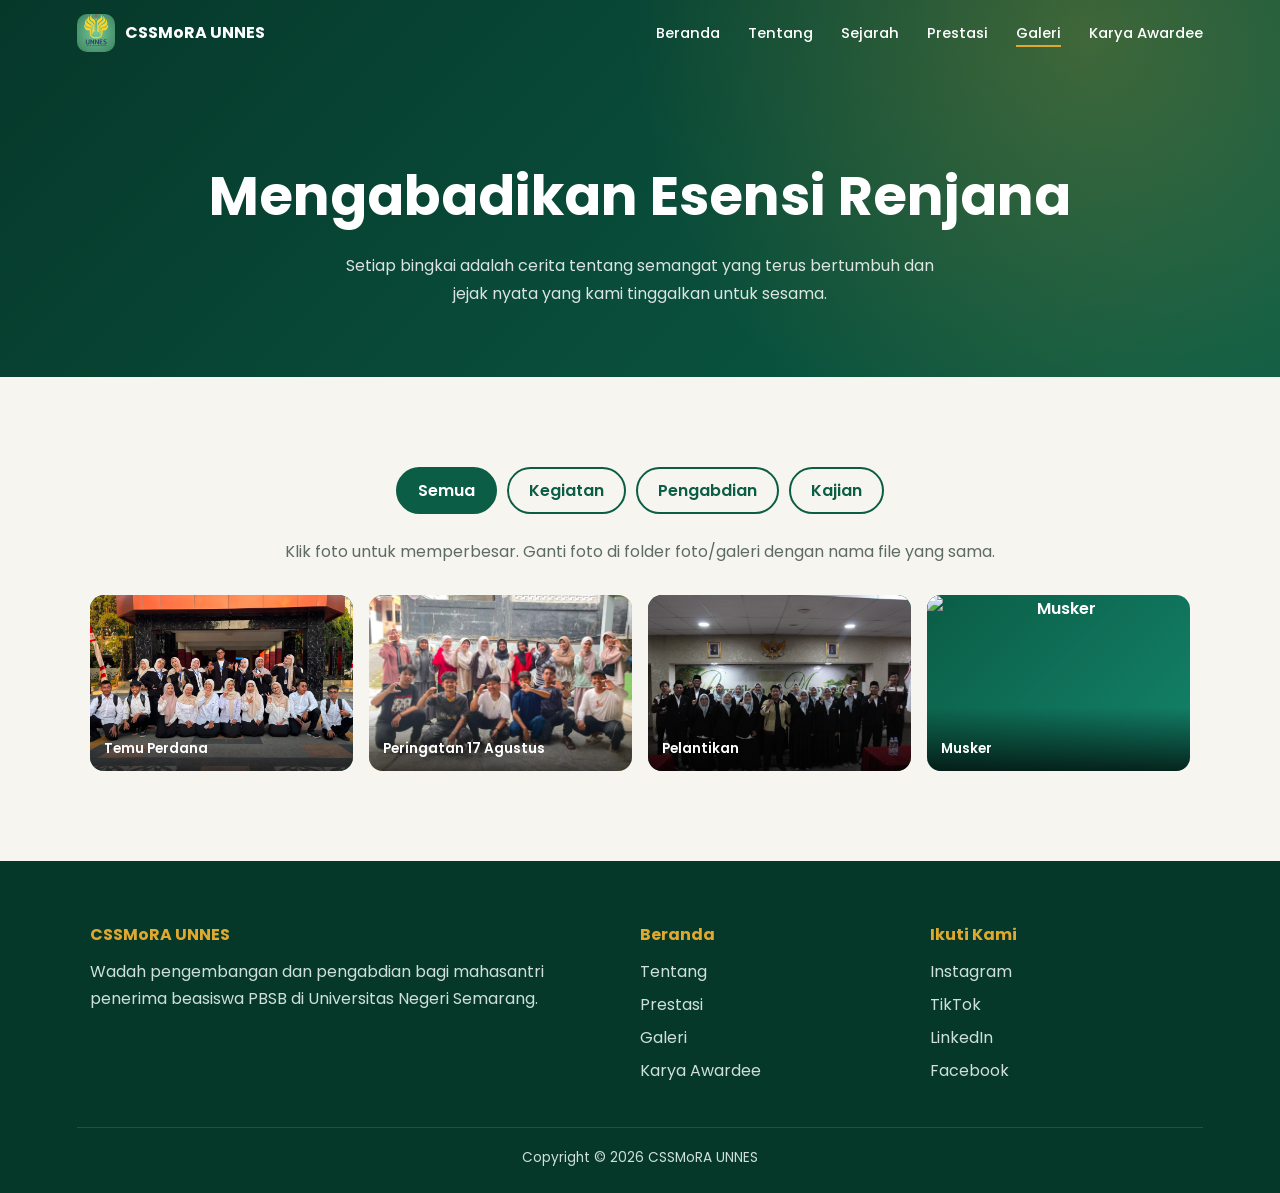
==== galeri.html @ 7f6f3bec "Add files via upload" ====
<!DOCTYPE html>
<html lang="id">
<head>
<meta charset="UTF-8">
<meta name="viewport" content="width=device-width, initial-scale=1">
<title>Mengabadikan Esensi Renjana — CSSMoRA UNNES</title>
<link href="https://fonts.googleapis.com/css2?family=Poppins:wght@400;500;600;700;800&family=Playfair+Display:ital,wght@1,500&display=swap" rel="stylesheet">
<link rel="stylesheet" href="style.css">
</head>
<body>
<header id="nav">
  <a href="index.html" class="logo"><img src="foto/logo.png" alt="Logo CSSMoRA UNNES"> CSSMoRA UNNES</a>
  <button class="burger" id="burger" aria-label="Menu">☰</button>
  <nav id="menu">
    <ul>
      <li><a href="index.html">Beranda</a></li>
      <li><a href="index.html#about">Tentang</a></li>
      <li><a href="sejarah.html">Sejarah</a></li>
      <li><a href="prestasi.html">Prestasi</a></li>
      <li><a href="galeri.html">Galeri</a></li>
      <li><a href="karya.html">Karya Awardee</a></li>
    </ul>
  </nav>
</header>
<section class="sub"><h1>Mengabadikan Esensi Renjana</h1><p>Setiap bingkai adalah cerita tentang semangat yang terus bertumbuh dan jejak nyata yang kami tinggalkan untuk sesama.</p></section>
<section><div class="container">
<div class="filters rv"><button class="flt on" data-f="all">Semua</button><button class="flt" data-f="Kegiatan">Kegiatan</button><button class="flt" data-f="Pengabdian">Pengabdian</button><button class="flt" data-f="Kajian">Kajian</button></div><p class="center rv" style="margin:-10px 0 26px;color:var(--muted)">Klik foto untuk memperbesar. Ganti foto di folder foto/galeri dengan nama file yang sama.</p><div class="gal"><div class="gi rv" data-cat="Kegiatan"><img src="foto/galeri/g1.jpg" alt="Temu Perdana" loading="lazy"><span class="cap">Temu Perdana</span></div><div class="gi rv" data-cat="Kegiatan"><img src="foto/galeri/g2.jpg" alt="Peringatan 17 Agustus" loading="lazy"><span class="cap">Peringatan 17 Agustus</span></div><div class="gi rv" data-cat="Kegiatan"><img src="foto/galeri/g3.jpg" alt="Pelantikan" loading="lazy"><span class="cap">Pelantikan</span></div><div class="gi rv" data-cat="Kegiatan"><img src="foto/galeri/g4.jpg" alt="Musker" loading="lazy"><span class="cap">Musker</span></div></span></div></span></div></span></div></span></div></div>
</div></section>
<div class="lb" id="lb"><div></div></div>
<footer>
  <div class="foot">
    <div>
      <h4>CSSMoRA UNNES</h4>
      <p>Wadah pengembangan dan pengabdian bagi mahasantri penerima beasiswa PBSB di Universitas Negeri Semarang.</p>
    </div>
    <div>
      <h4>Beranda</h4>
      <ul><li><a href="index.html#about">Tentang</a></li><li><a href="prestasi.html">Prestasi</a></li><li><a href="galeri.html">Galeri</a></li><li><a href="karya.html">Karya Awardee</a></li></ul>
    </div>
    <div>
      <h4>Ikuti Kami</h4>
      <ul><li><a href="#">Instagram</a></li><li><a href="#">TikTok</a></li><li><a href="#">LinkedIn</a></li><li><a href="#">Facebook</a></li></ul>
    </div>
  </div>
  <div class="copy">Copyright © 2026 CSSMoRA UNNES</div>
</footer>
<script src="script.js"></script>
</body>
</html>
---- style.css ----
:root{--green:#0b5d46;--green-d:#06382a;--gold:#e0a82e;--bg:#f7f5ef;--text:#1d2b26;--muted:#5d6b65;--card:#fff;--radius:18px}
*{box-sizing:border-box;margin:0;padding:0}
html{scroll-behavior:smooth;scroll-padding-top:70px}
body{font-family:'Poppins',sans-serif;background:var(--bg);color:var(--text);line-height:1.7}
a{color:inherit;text-decoration:none}
ul{list-style:none}
section{padding:90px 6%}
.container{max-width:1100px;margin:auto}
h2{font-size:clamp(1.6rem,4vw,2.4rem);color:var(--green);margin-bottom:14px;line-height:1.25}
.tag{display:inline-block;font-size:.8rem;font-weight:600;letter-spacing:.12em;text-transform:uppercase;color:var(--gold);margin-bottom:8px}
.btn{display:inline-block;padding:12px 28px;border-radius:50px;background:var(--gold);color:var(--green-d);font-weight:600;transition:.3s}
.btn:hover{transform:translateY(-3px);box-shadow:0 8px 20px rgba(224,168,46,.45)}

/* NAVBAR */
header{position:fixed;inset:0 0 auto 0;z-index:50;display:flex;justify-content:space-between;align-items:center;padding:14px 6%;transition:.3s}
header.scrolled{background:rgba(6,56,42,.95);backdrop-filter:blur(8px);box-shadow:0 2px 14px rgba(0,0,0,.2)}
.logo{display:flex;align-items:center;gap:10px;color:#fff;font-weight:700}
.logo span{display:grid;place-items:center;width:38px;height:38px;border-radius:10px;background:var(--gold);color:var(--green-d);font-weight:800}
nav ul{display:flex;gap:28px}
nav a{color:#fff;font-size:.92rem;font-weight:500;position:relative}
nav a::after{content:"";position:absolute;left:0;bottom:-4px;width:0;height:2px;background:var(--gold);transition:.3s}
nav a:hover::after,nav a.active::after{width:100%}
.burger{display:none;background:none;border:0;color:#fff;font-size:1.8rem;cursor:pointer}

/* HERO */
#home{min-height:100vh;display:flex;align-items:center;text-align:center;color:#fff;position:relative;overflow:hidden;
background:radial-gradient(circle at 80% 20%,rgba(224,168,46,.25),transparent 40%),linear-gradient(135deg,var(--green-d),var(--green))}
#home::before,#home::after{content:"";position:absolute;border-radius:50%;border:2px solid rgba(255,255,255,.12);animation:float 9s ease-in-out infinite}
#home::before{width:420px;height:420px;left:-120px;bottom:-120px}
#home::after{width:260px;height:260px;right:6%;top:18%;animation-delay:-4s}
@keyframes float{50%{transform:translateY(-26px)}}
.hero-in{position:relative;z-index:1;max-width:820px;margin:auto}
.quote{font-family:'Playfair Display',serif;font-style:italic;color:var(--gold);font-size:1.25rem;margin-bottom:14px}
#home h1{font-size:clamp(2.6rem,9vw,5.5rem);font-weight:800;letter-spacing:.03em;line-height:1.1}
#home p{opacity:.9;margin:10px 0}
.hero-sub{font-weight:600;font-size:1.1rem}
.hero-in .btn{margin-top:26px}

/* ABOUT */
.grid2{display:grid;grid-template-columns:1fr 1fr;gap:50px;align-items:center}
.ph{aspect-ratio:3/4;border-radius:var(--radius);background:linear-gradient(135deg,var(--green),#13836a);display:grid;place-items:center;color:rgba(255,255,255,.8);font-size:.9rem;box-shadow:0 20px 40px rgba(11,93,70,.25)}
.about p{color:var(--muted);margin-bottom:14px}

/* VISI MISI */
#visi-misi{background:var(--green-d);color:#fff}
#visi-misi h2{color:#fff}
.vm{display:grid;grid-template-columns:1fr 1fr;gap:26px;margin-top:30px}
.vm div{background:rgba(255,255,255,.07);border:1px solid rgba(255,255,255,.12);padding:30px;border-radius:var(--radius)}
.vm h3{color:var(--gold);margin-bottom:10px}
.vm li{padding-left:22px;position:relative;margin-bottom:6px}
.vm li::before{content:"✦";position:absolute;left:0;color:var(--gold)}

/* TIMELINE */
.timeline{position:relative;margin-top:40px;padding-left:30px;border-left:3px solid var(--gold)}
.tl{position:relative;background:var(--card);padding:18px 22px;border-radius:14px;margin-bottom:18px;box-shadow:0 4px 16px rgba(0,0,0,.06)}
.tl::before{content:"";position:absolute;left:-40px;top:24px;width:15px;height:15px;border-radius:50%;background:var(--green);border:3px solid var(--gold)}
.tl b{color:var(--green);font-size:1.1rem}
.tl small{display:block;color:var(--muted)}

/* DIVISI */
.cards{display:grid;grid-template-columns:repeat(auto-fit,minmax(230px,1fr));gap:22px;margin-top:34px}
.card{background:var(--card);padding:28px;border-radius:var(--radius);box-shadow:0 6px 20px rgba(0,0,0,.07);transition:.3s;border-top:4px solid var(--gold)}
.card:hover{transform:translateY(-8px)}
.card .ic{font-size:2rem}
.card h3{margin:8px 0 4px;color:var(--green)}
.card p{font-size:.9rem;color:var(--muted)}

/* GALERI / PRESTASI */
.gal{display:grid;grid-template-columns:repeat(auto-fill,minmax(240px,1fr));gap:16px;margin-top:30px}
.gal div{aspect-ratio:3/2;border-radius:14px;display:grid;place-items:center;color:#fff;font-weight:600;transition:.3s;cursor:pointer}
.gal div:hover{transform:scale(1.04)}
.gal div:nth-child(3n+1){background:linear-gradient(135deg,var(--green),#13836a)}
.gal div:nth-child(3n+2){background:linear-gradient(135deg,#b8801a,var(--gold))}
.gal div:nth-child(3n){background:linear-gradient(135deg,var(--green-d),#2a7d68)}

/* STATISTIK */
#statistik{background:#fff}
.stats{display:flex;gap:30px;flex-wrap:wrap;margin:26px 0}
.stat{flex:1;min-width:180px;text-align:center;padding:26px;border-radius:var(--radius);background:var(--bg)}
.stat b{display:block;font-size:3rem;color:var(--green);line-height:1}
.dept{display:grid;grid-template-columns:repeat(auto-fill,minmax(210px,1fr));gap:10px;margin-top:20px}
.dept li{display:flex;justify-content:space-between;background:var(--bg);padding:10px 16px;border-radius:10px;font-size:.9rem}
.dept li b{color:var(--green)}

/* FOOTER */
footer{background:var(--green-d);color:#cfe0da;padding:60px 6% 24px}
.foot{display:grid;grid-template-columns:2fr 1fr 1fr;gap:30px;max-width:1100px;margin:auto}
footer h4{color:var(--gold);margin-bottom:10px}
footer li{margin-bottom:6px}
footer a:hover{color:var(--gold)}
.copy{text-align:center;margin-top:36px;padding-top:18px;border-top:1px solid rgba(255,255,255,.12);font-size:.85rem}

/* REVEAL */
.rv{opacity:0;transform:translateY(34px);transition:.8s}
.rv.show{opacity:1;transform:none}

@media(max-width:820px){
 .burger{display:block}
 nav{position:fixed;top:0;right:-100%;width:70%;height:100vh;background:var(--green-d);padding:90px 30px;transition:.4s}
 nav.open{right:0}
 nav ul{flex-direction:column}
 .grid2,.vm,.foot{grid-template-columns:1fr}
 section{padding:70px 6%}
}

/* ===== HALAMAN TAMBAHAN ===== */
.sub{padding:150px 6% 70px;text-align:center;color:#fff;background:radial-gradient(circle at 85% 10%,rgba(224,168,46,.25),transparent 40%),linear-gradient(135deg,var(--green-d),var(--green))}
.sub h1{font-size:clamp(2rem,6vw,3.4rem)}
.sub p{opacity:.85;max-width:620px;margin:10px auto 0}
.filters{display:flex;gap:10px;flex-wrap:wrap;justify-content:center;margin-bottom:34px}
.flt{border:2px solid var(--green);background:none;color:var(--green);padding:8px 20px;border-radius:50px;font:inherit;font-weight:600;cursor:pointer;transition:.3s}
.flt.on,.flt:hover{background:var(--green);color:#fff}
.hide{display:none!important}
.badge{display:inline-block;background:var(--gold);color:var(--green-d);font-size:.75rem;font-weight:700;padding:3px 12px;border-radius:50px;margin-right:6px}
.badge.alt{background:var(--green);color:#fff}
.card small{display:block;margin-top:10px;color:var(--green);font-weight:600}
.card .btn{margin-top:14px;padding:8px 22px;font-size:.85rem}
.gal .gi{padding:14px;text-align:center;overflow:hidden}
.gal .gi img{width:100%;height:100%;object-fit:cover;border-radius:14px}
.center{text-align:center;margin-top:34px}
.lb{position:fixed;inset:0;background:rgba(0,0,0,.88);display:none;place-items:center;z-index:100;padding:20px;cursor:zoom-out}
.lb.on{display:grid}
.lb div{width:min(90vw,720px);aspect-ratio:4/3;border-radius:16px;background:linear-gradient(135deg,var(--green),#13836a);color:#fff;display:grid;place-items:center;font-weight:600;overflow:hidden}
.lb img{width:100%;height:100%;object-fit:contain}

/* ===== FOTO ===== */
.logo img{height:38px;width:38px;border-radius:10px;object-fit:cover}
#home{background:linear-gradient(rgba(6,56,42,.78),rgba(6,56,42,.7)),url('foto/hero.jpg') center/cover no-repeat}
.ph{overflow:hidden;aspect-ratio:4/3}
.ph img,.gal div img{width:100%;height:100%;object-fit:cover;display:block;border-radius:inherit}
.gal div{position:relative;overflow:hidden;padding:0}
.gal .gi{padding:0;background:var(--green-d)}
.gal div img{transition:transform .5s}
.gal div:hover img{transform:scale(1.08)}
.cap{position:absolute;left:0;right:0;bottom:0;padding:30px 14px 10px;background:linear-gradient(transparent,rgba(0,0,0,.72));color:#fff;font-size:.85rem;font-weight:600;text-align:left}
.lb div{position:relative}
.card.has-img{padding:0;overflow:hidden;border-top:0}
.thumb{aspect-ratio:3/2;overflow:hidden;background:var(--green-d);border-bottom:4px solid var(--gold)}
.thumb img{width:100%;height:100%;object-fit:cover;display:block;transition:transform .5s}
.card.has-img:hover .thumb img{transform:scale(1.07)}
.card .body{padding:22px 26px 26px}
.card .body h3{margin-top:12px}

/* ===== DIVISI KLIK + MODAL ===== */
.dv{width:100%;text-align:left;font:inherit;color:inherit;cursor:pointer;border:0;border-top:4px solid var(--gold)}
.dv:focus-visible{outline:3px solid var(--green);outline-offset:3px}
.dv .more{display:inline-block;margin-top:12px;font-size:.85rem;font-weight:600;color:var(--green)}
.dv:hover .more{color:#b8801a}
.mdl{position:fixed;inset:0;background:rgba(6,30,22,.82);display:none;align-items:center;justify-content:center;z-index:100;padding:16px}
.mdl.on{display:flex}
.mdl-box{position:relative;background:var(--bg);width:min(900px,100%);max-height:90vh;overflow:auto;border-radius:20px;animation:pop .3s}
@keyframes pop{from{opacity:0;transform:translateY(24px) scale(.97)}}
.mdl-head{display:flex;gap:16px;align-items:center;padding:30px 70px 24px 30px;color:#fff;background:linear-gradient(135deg,var(--green-d),var(--green))}
.mdl-head .ic{font-size:2.6rem}
.mdl-head h3{font-size:1.5rem;line-height:1.2}
.mdl-head small{color:var(--gold);font-weight:600}
.mdl-x{position:absolute;top:14px;right:14px;z-index:2;width:38px;height:38px;border-radius:50%;border:0;background:rgba(255,255,255,.22);color:#fff;font-size:1.1rem;cursor:pointer}
.mdl-x:hover{background:var(--gold);color:var(--green-d)}
.mdl-body{padding:10px 30px 32px}
.mdl-body h4{color:var(--green);margin:22px 0 8px}
.mdl-body p{color:var(--muted)}
.mdl-body ul{list-style:disc;padding-left:20px;color:var(--muted)}
.mem{display:grid;grid-template-columns:repeat(auto-fill,minmax(150px,1fr));gap:18px}
.mem figure{text-align:center}
.mem img{width:100%;aspect-ratio:3/4;object-fit:cover;border-radius:18px;border:3px solid var(--gold);display:block}
.mem b{display:block;font-size:.9rem;margin-top:8px;line-height:1.3}
.mem span{font-size:.78rem;color:var(--muted)}
@media(max-width:520px){.mdl-head{padding:24px 60px 20px 20px}.mdl-body{padding:6px 20px 26px}.mem{grid-template-columns:repeat(2,1fr)}}
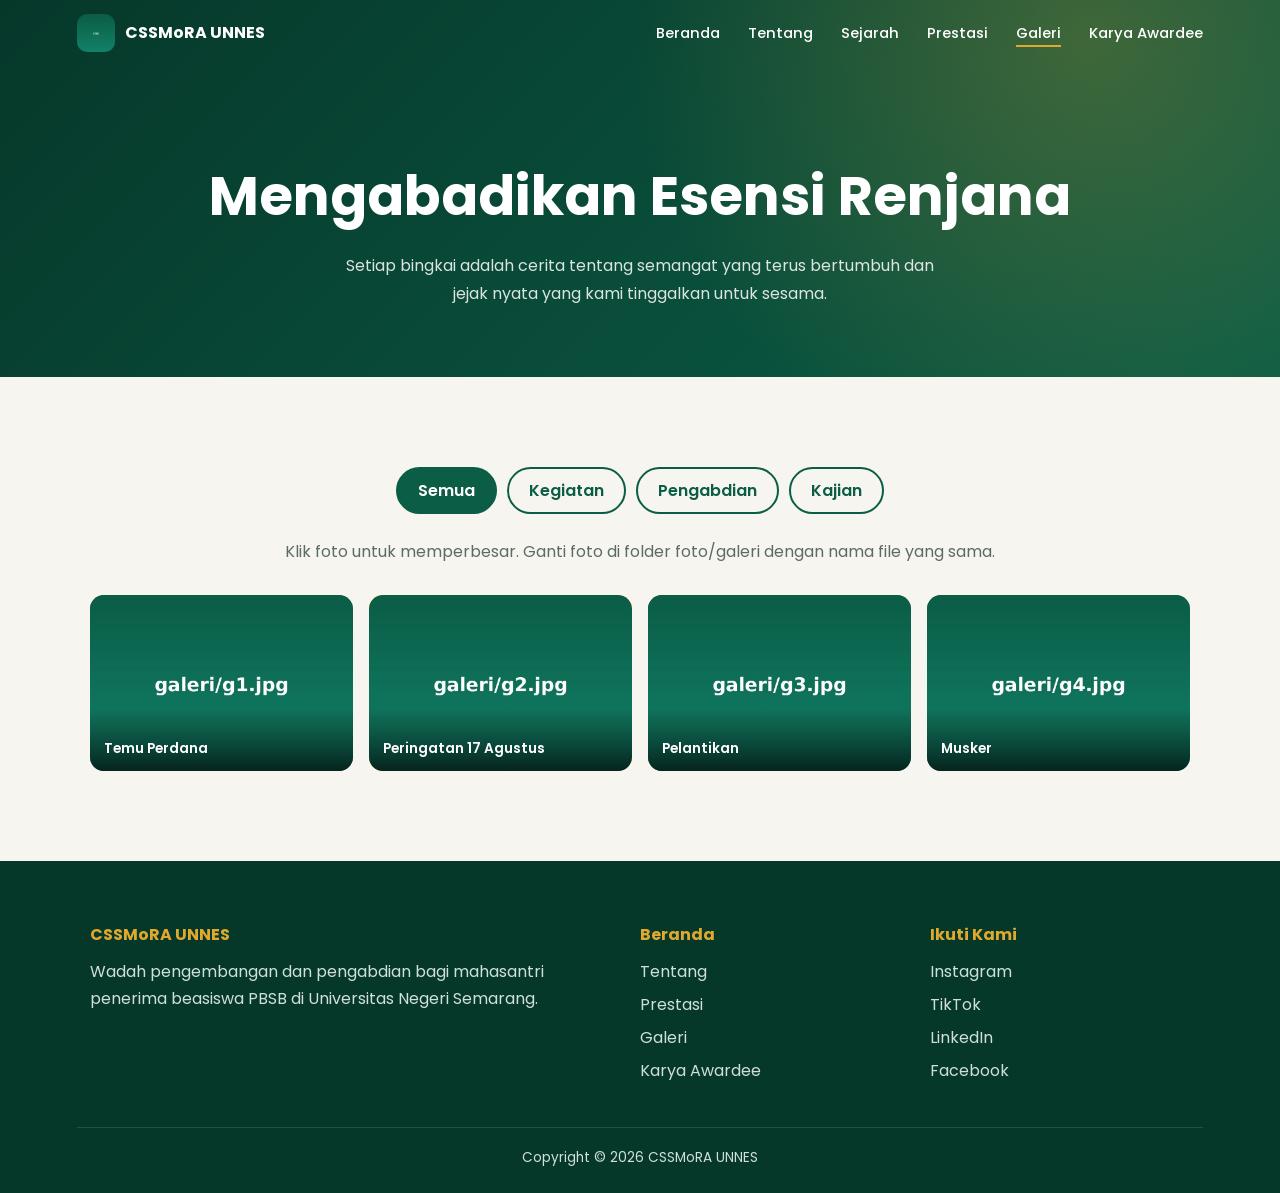
==== commit a0cfc203: "Add files via upload" ====
--- a/galeri.html
+++ b/galeri.html
@@ -24,7 +24,7 @@
 </header>
 <section class="sub"><h1>Mengabadikan Esensi Renjana</h1><p>Setiap bingkai adalah cerita tentang semangat yang terus bertumbuh dan jejak nyata yang kami tinggalkan untuk sesama.</p></section>
 <section><div class="container">
-<div class="filters rv"><button class="flt on" data-f="all">Semua</button><button class="flt" data-f="Kegiatan">Kegiatan</button><button class="flt" data-f="Pengabdian">Pengabdian</button><button class="flt" data-f="Kajian">Kajian</button></div><p class="center rv" style="margin:-10px 0 26px;color:var(--muted)">Klik foto untuk memperbesar. Ganti foto di folder foto/galeri dengan nama file yang sama.</p><div class="gal"><div class="gi rv" data-cat="Kegiatan"><img src="foto/galeri/g1.jpg" alt="Temu Perdana" loading="lazy"><span class="cap">Temu Perdana</span></div><div class="gi rv" data-cat="Kegiatan"><img src="foto/galeri/g2.jpg" alt="Peringatan 17 Agustus" loading="lazy"><span class="cap">Peringatan 17 Agustus</span></div><div class="gi rv" data-cat="Kegiatan"><img src="foto/galeri/g3.jpg" alt="Pelantikan" loading="lazy"><span class="cap">Pelantikan</span></div><div class="gi rv" data-cat="Kegiatan"><img src="foto/galeri/g4.jpg" alt="Musker" loading="lazy"><span class="cap">Musker</span></div></span></div></span></div></span></div></span></div></div>
+<div class="filters rv"><button class="flt on" data-f="all">Semua</button><button class="flt" data-f="Kegiatan">Kegiatan</button><button class="flt" data-f="Pengabdian">Pengabdian</button><button class="flt" data-f="Kajian">Kajian</button></div><p class="center rv" style="margin:-10px 0 26px;color:var(--muted)">Klik foto untuk memperbesar. Ganti foto di folder foto/galeri dengan nama file yang sama.</p><div class="gal"><div class="gi rv" data-cat="Kegiatan"><img src="foto/galeri/g1.jpg" alt="Temu Perdana" loading="lazy"><span class="cap">Temu Perdana</span></div><div class="gi rv" data-cat="Kegiatan"><img src="foto/galeri/g2.jpg" alt="Peringatan 17 Agustus" loading="lazy"><span class="cap">Peringatan 17 Agustus</span></div><div class="gi rv" data-cat="Kegiatan"><img src="foto/galeri/g3.jpg" alt="Pelantikan" loading="lazy"><span class="cap">Pelantikan</span></div><div class="gi rv" data-cat="Kegiatan"><img src="foto/galeri/g4.jpg" alt="Musker" loading="lazy"><span class="cap">Musker</span></div></div>
 </div></section>
 <div class="lb" id="lb"><div></div></div>
 <footer>
--- a/style.css
+++ b/style.css
@@ -96,8 +96,8 @@
 .rv.show{opacity:1;transform:none}
 
 @media(max-width:820px){
- .burger{display:block}
- nav{position:fixed;top:0;right:-100%;width:70%;height:100vh;background:var(--green-d);padding:90px 30px;transition:.4s}
+ .burger{display:block;position:relative;z-index:2}
+ nav{position:fixed;top:0;right:-100%;width:70%;height:100vh;height:100dvh;background:var(--green-d);padding:90px 30px;transition:.4s;box-shadow:-10px 0 30px rgba(0,0,0,.3)}
  nav.open{right:0}
  nav ul{flex-direction:column}
  .grid2,.vm,.foot{grid-template-columns:1fr}
@@ -149,7 +149,8 @@
 .dv:hover .more{color:#b8801a}
 .mdl{position:fixed;inset:0;background:rgba(6,30,22,.82);display:none;align-items:center;justify-content:center;z-index:100;padding:16px}
 .mdl.on{display:flex}
-.mdl-box{position:relative;background:var(--bg);width:min(900px,100%);max-height:90vh;overflow:auto;border-radius:20px;animation:pop .3s}
+.mdl-box{position:relative;background:var(--bg);width:min(900px,100%);overflow:hidden;border-radius:20px;animation:pop .3s}
+.mdl-c{max-height:90vh;max-height:90dvh;overflow:auto}
 @keyframes pop{from{opacity:0;transform:translateY(24px) scale(.97)}}
 .mdl-head{display:flex;gap:16px;align-items:center;padding:30px 70px 24px 30px;color:#fff;background:linear-gradient(135deg,var(--green-d),var(--green))}
 .mdl-head .ic{font-size:2.6rem}
@@ -167,3 +168,6 @@
 .mem b{display:block;font-size:.9rem;margin-top:8px;line-height:1.3}
 .mem span{font-size:.78rem;color:var(--muted)}
 @media(max-width:520px){.mdl-head{padding:24px 60px 20px 20px}.mdl-body{padding:6px 20px 26px}.mem{grid-template-columns:repeat(2,1fr)}}
+
+/* Kartu tetap naik saat di-hover setelah animasi muncul */
+.card.show:hover{transform:translateY(-8px)}
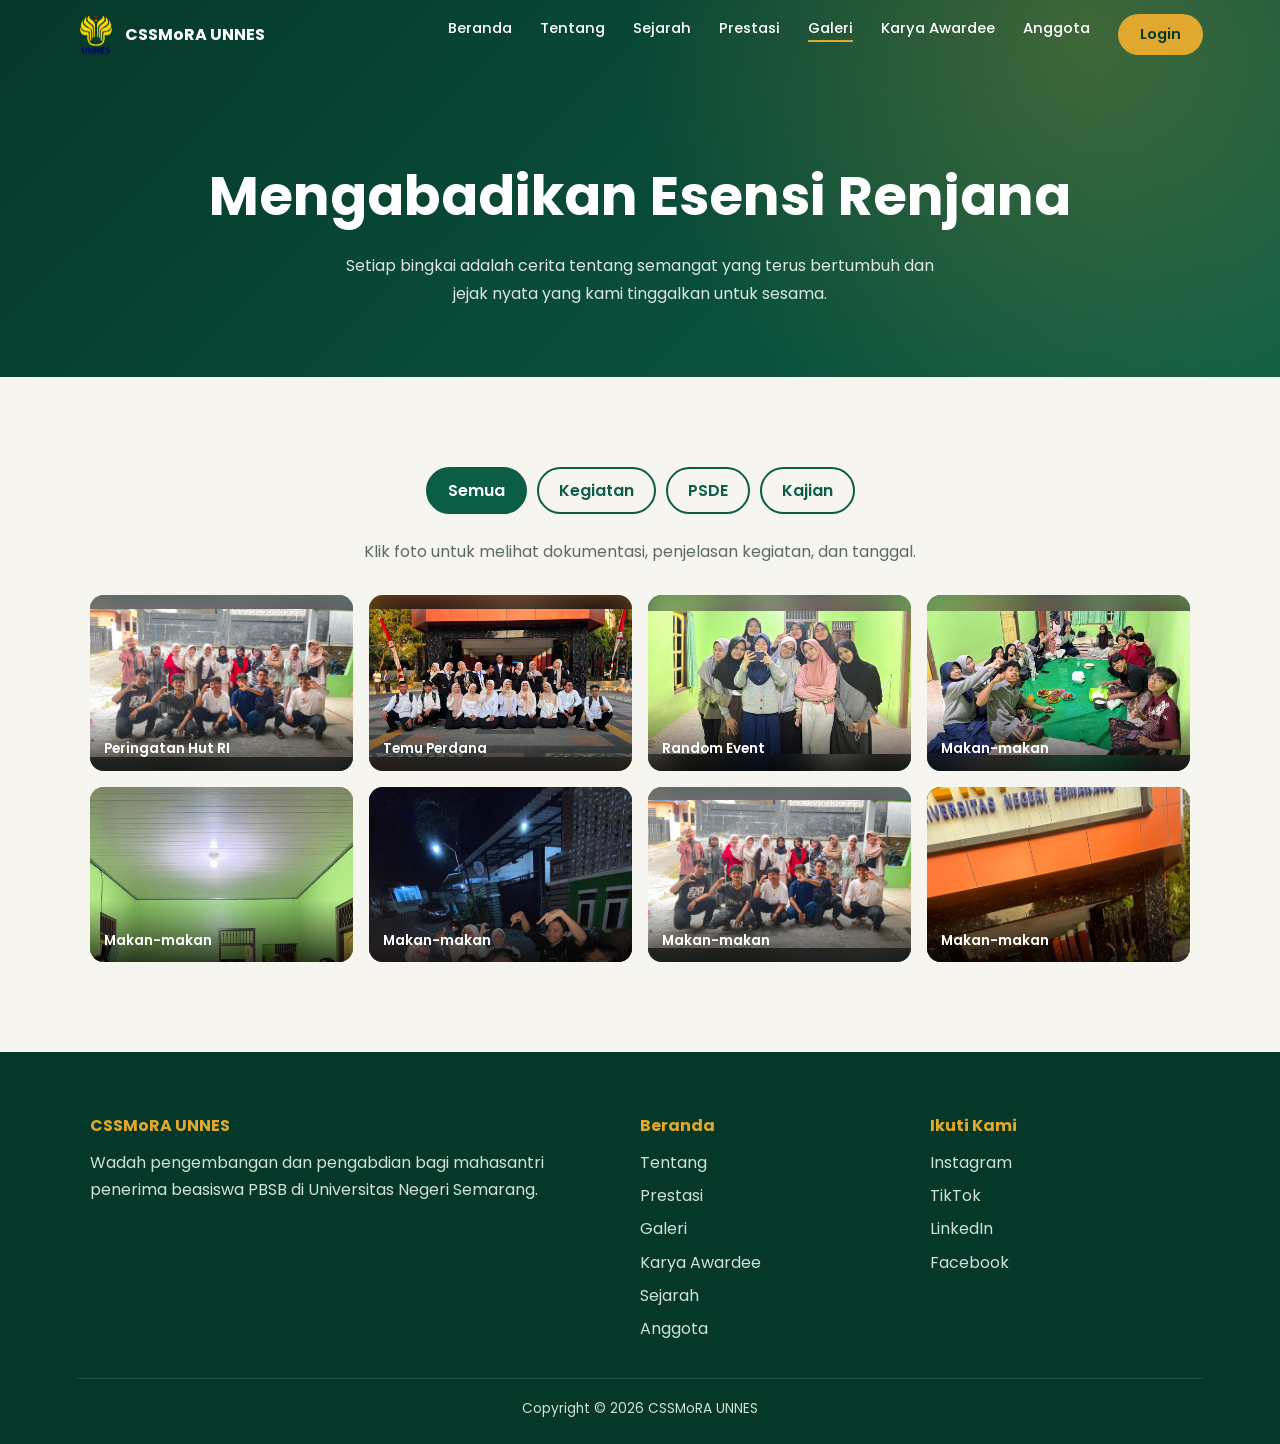
==== commit 726534a3: "Add files via upload" ====
--- a/galeri.html
+++ b/galeri.html
@@ -1,49 +1,103 @@
-<!DOCTYPE html>
+<!doctype html>
 <html lang="id">
-<head>
-<meta charset="UTF-8">
-<meta name="viewport" content="width=device-width, initial-scale=1">
-<title>Mengabadikan Esensi Renjana — CSSMoRA UNNES</title>
-<link href="https://fonts.googleapis.com/css2?family=Poppins:wght@400;500;600;700;800&family=Playfair+Display:ital,wght@1,500&display=swap" rel="stylesheet">
-<link rel="stylesheet" href="style.css">
-</head>
-<body>
-<header id="nav">
-  <a href="index.html" class="logo"><img src="foto/logo.png" alt="Logo CSSMoRA UNNES"> CSSMoRA UNNES</a>
-  <button class="burger" id="burger" aria-label="Menu">☰</button>
-  <nav id="menu">
-    <ul>
-      <li><a href="index.html">Beranda</a></li>
-      <li><a href="index.html#about">Tentang</a></li>
-      <li><a href="sejarah.html">Sejarah</a></li>
-      <li><a href="prestasi.html">Prestasi</a></li>
-      <li><a href="galeri.html">Galeri</a></li>
-      <li><a href="karya.html">Karya Awardee</a></li>
-    </ul>
-  </nav>
-</header>
-<section class="sub"><h1>Mengabadikan Esensi Renjana</h1><p>Setiap bingkai adalah cerita tentang semangat yang terus bertumbuh dan jejak nyata yang kami tinggalkan untuk sesama.</p></section>
-<section><div class="container">
-<div class="filters rv"><button class="flt on" data-f="all">Semua</button><button class="flt" data-f="Kegiatan">Kegiatan</button><button class="flt" data-f="Pengabdian">Pengabdian</button><button class="flt" data-f="Kajian">Kajian</button></div><p class="center rv" style="margin:-10px 0 26px;color:var(--muted)">Klik foto untuk memperbesar. Ganti foto di folder foto/galeri dengan nama file yang sama.</p><div class="gal"><div class="gi rv" data-cat="Kegiatan"><img src="foto/galeri/g1.jpg" alt="Temu Perdana" loading="lazy"><span class="cap">Temu Perdana</span></div><div class="gi rv" data-cat="Kegiatan"><img src="foto/galeri/g2.jpg" alt="Peringatan 17 Agustus" loading="lazy"><span class="cap">Peringatan 17 Agustus</span></div><div class="gi rv" data-cat="Kegiatan"><img src="foto/galeri/g3.jpg" alt="Pelantikan" loading="lazy"><span class="cap">Pelantikan</span></div><div class="gi rv" data-cat="Kegiatan"><img src="foto/galeri/g4.jpg" alt="Musker" loading="lazy"><span class="cap">Musker</span></div></div>
-</div></section>
-<div class="lb" id="lb"><div></div></div>
-<footer>
-  <div class="foot">
-    <div>
-      <h4>CSSMoRA UNNES</h4>
-      <p>Wadah pengembangan dan pengabdian bagi mahasantri penerima beasiswa PBSB di Universitas Negeri Semarang.</p>
+  <head>
+    <meta charset="UTF-8" />
+    <meta name="theme-color" content="#06382a" />
+    <meta name="viewport" content="width=device-width, initial-scale=1" />
+    <title>Mengabadikan Esensi Renjana — CSSMoRA UNNES</title>
+    <link
+      href="https://fonts.googleapis.com/css2?family=Poppins:wght@400;500;600;700;800&family=Playfair+Display:ital,wght@1,500&display=swap"
+      rel="stylesheet"
+    />
+    <link rel="stylesheet" href="style.css" />
+  </head>
+  <body>
+    <header id="nav">
+      <a href="index.html" class="logo"
+        ><img src="foto/logo.png" alt="Logo CSSMoRA UNNES" /> CSSMoRA UNNES</a
+      >
+      <button class="burger" id="burger" aria-label="Menu">☰</button>
+      <nav id="menu">
+        <ul>
+          <li><a href="index.html">Beranda</a></li>
+          <li><a href="index.html#about">Tentang</a></li>
+          <li><a href="sejarah.html">Sejarah</a></li>
+          <li><a href="prestasi.html">Prestasi</a></li>
+          <li><a href="galeri.html">Galeri</a></li>
+          <li><a href="karya.html">Karya Awardee</a></li>
+          <li><a href="anggota.html">Anggota</a></li>
+          <li><a href="login.html" class="nav-login">Login</a></li>
+        </ul>
+      </nav>
+    </header>
+    <section class="sub">
+      <h1>Mengabadikan Esensi Renjana</h1>
+      <p>
+        Setiap bingkai adalah cerita tentang semangat yang terus bertumbuh dan
+        jejak nyata yang kami tinggalkan untuk sesama.
+      </p>
+    </section>
+    <section>
+      <div class="container">
+        <div class="filters rv" id="filter-galeri">
+          <button class="flt on" data-f="all">Semua</button
+          ><button class="flt" data-f="Kegiatan">Kegiatan</button
+          ><button class="flt" data-f="PSDE">PSDE</button
+          ><button class="flt" data-f="Kajian">Kajian</button>
+        </div>
+        <p class="center rv" style="margin: -10px 0 26px; color: var(--muted)">
+          Klik foto untuk melihat dokumentasi, penjelasan kegiatan, dan tanggal.
+        </p>
+        <div class="gal" id="daftar-galeri"></div>
+      </div>
+    </section>
+    <div
+      class="mdl"
+      id="mdl-g"
+      role="dialog"
+      aria-modal="true"
+      aria-label="Detail kegiatan galeri"
+    >
+      <div class="mdl-box">
+        <button class="mdl-x" aria-label="Tutup">✕</button>
+        <div class="mdl-c"></div>
+      </div>
     </div>
-    <div>
-      <h4>Beranda</h4>
-      <ul><li><a href="index.html#about">Tentang</a></li><li><a href="prestasi.html">Prestasi</a></li><li><a href="galeri.html">Galeri</a></li><li><a href="karya.html">Karya Awardee</a></li></ul>
-    </div>
-    <div>
-      <h4>Ikuti Kami</h4>
-      <ul><li><a href="#">Instagram</a></li><li><a href="#">TikTok</a></li><li><a href="#">LinkedIn</a></li><li><a href="#">Facebook</a></li></ul>
-    </div>
-  </div>
-  <div class="copy">Copyright © 2026 CSSMoRA UNNES</div>
-</footer>
-<script src="script.js"></script>
-</body>
+    <div class="lb" id="lb"><div></div></div>
+    <footer>
+      <div class="foot">
+        <div>
+          <h4>CSSMoRA UNNES</h4>
+          <p>
+            Wadah pengembangan dan pengabdian bagi mahasantri penerima beasiswa
+            PBSB di Universitas Negeri Semarang.
+          </p>
+        </div>
+        <div>
+          <h4>Beranda</h4>
+          <ul>
+            <li><a href="index.html#about">Tentang</a></li>
+            <li><a href="prestasi.html">Prestasi</a></li>
+            <li><a href="galeri.html">Galeri</a></li>
+            <li><a href="karya.html">Karya Awardee</a></li>
+            <li><a href="sejarah.html">Sejarah</a></li>
+            <li></li>
+            <a href="anggota.html">Anggota</a>
+          </ul>
+        </div>
+        <div>
+          <h4>Ikuti Kami</h4>
+          <ul>
+            <li><a href="#">Instagram</a></li>
+            <li><a href="#">TikTok</a></li>
+            <li><a href="#">LinkedIn</a></li>
+            <li><a href="#">Facebook</a></li>
+          </ul>
+        </div>
+      </div>
+      <div class="copy">Copyright © 2026 CSSMoRA UNNES</div>
+    </footer>
+    <script src="data-galeri.js"></script>
+    <script src="script.js"></script>
+  </body>
 </html>
--- a/style.css
+++ b/style.css
@@ -1,173 +1,1635 @@
-
-:root{--green:#0b5d46;--green-d:#06382a;--gold:#e0a82e;--bg:#f7f5ef;--text:#1d2b26;--muted:#5d6b65;--card:#fff;--radius:18px}
-*{box-sizing:border-box;margin:0;padding:0}
-html{scroll-behavior:smooth;scroll-padding-top:70px}
-body{font-family:'Poppins',sans-serif;background:var(--bg);color:var(--text);line-height:1.7}
-a{color:inherit;text-decoration:none}
-ul{list-style:none}
-section{padding:90px 6%}
-.container{max-width:1100px;margin:auto}
-h2{font-size:clamp(1.6rem,4vw,2.4rem);color:var(--green);margin-bottom:14px;line-height:1.25}
-.tag{display:inline-block;font-size:.8rem;font-weight:600;letter-spacing:.12em;text-transform:uppercase;color:var(--gold);margin-bottom:8px}
-.btn{display:inline-block;padding:12px 28px;border-radius:50px;background:var(--gold);color:var(--green-d);font-weight:600;transition:.3s}
-.btn:hover{transform:translateY(-3px);box-shadow:0 8px 20px rgba(224,168,46,.45)}
+:root {
+  --green: #0b5d46;
+  --green-d: #06382a;
+  --green-l: #13836a;
+  --gold: #e0a82e;
+  --gold-d: #b8801a;
+  --bg: #f7f5ef;
+  --soft: #fff;
+  --text: #1d2b26;
+  --muted: #5d6b65;
+  --card: #fff;
+  --radius: 18px;
+}
+
+* {
+  box-sizing: border-box;
+  margin: 0;
+  padding: 0;
+}
+
+html {
+  scroll-behavior: smooth;
+  scroll-padding-top: 66px;
+}
+
+body {
+  font-family: "Poppins", sans-serif;
+  background: var(--bg);
+  color: var(--text);
+  line-height: 1.7;
+}
+a {
+  color: inherit;
+  text-decoration: none;
+}
+
+ul {
+  list-style: none;
+}
+
+section {
+  padding: 90px 6%;
+}
+
+.container {
+  max-width: 1100px;
+  margin: auto;
+}
+
+h2 {
+  font-size: clamp(1.6rem, 4vw, 2.4rem);
+  color: var(--green);
+  margin-bottom: 14px;
+  line-height: 1.25;
+}
+
+.tag {
+  display: inline-block;
+  font-size: 0.8rem;
+  font-weight: 600;
+  letter-spacing: 0.12em;
+  text-transform: uppercase;
+  color: var(--gold);
+  margin-bottom: 8px;
+}
+.btn {
+  display: inline-block;
+  padding: 12px 28px;
+  border-radius: 50px;
+  background: var(--gold);
+  color: var(--green-d);
+  font-weight: 600;
+  transition: 0.3s;
+}
+.btn:hover {
+  transform: translateY(-3px);
+  box-shadow: 0 8px 20px rgba(224, 168, 46, 0.45);
+}
 
 /* NAVBAR */
-header{position:fixed;inset:0 0 auto 0;z-index:50;display:flex;justify-content:space-between;align-items:center;padding:14px 6%;transition:.3s}
-header.scrolled{background:rgba(6,56,42,.95);backdrop-filter:blur(8px);box-shadow:0 2px 14px rgba(0,0,0,.2)}
-.logo{display:flex;align-items:center;gap:10px;color:#fff;font-weight:700}
-.logo span{display:grid;place-items:center;width:38px;height:38px;border-radius:10px;background:var(--gold);color:var(--green-d);font-weight:800}
-nav ul{display:flex;gap:28px}
-nav a{color:#fff;font-size:.92rem;font-weight:500;position:relative}
-nav a::after{content:"";position:absolute;left:0;bottom:-4px;width:0;height:2px;background:var(--gold);transition:.3s}
-nav a:hover::after,nav a.active::after{width:100%}
-.burger{display:none;background:none;border:0;color:#fff;font-size:1.8rem;cursor:pointer}
+header {
+  position: fixed;
+  inset: 0 0 auto 0;
+  z-index: 50;
+  display: flex;
+  justify-content: space-between;
+  align-items: center;
+  padding: 14px 6%;
+  transition: 0.3s;
+}
+header.scrolled {
+  background: rgba(6, 56, 42, 0.95);
+  backdrop-filter: blur(8px);
+  box-shadow: 0 2px 14px rgba(0, 0, 0, 0.2);
+}
+.logo {
+  display: flex;
+  align-items: center;
+  gap: 10px;
+  color: #fff;
+  font-weight: 700;
+}
+
+.logo span {
+  display: grid;
+  place-items: center;
+  width: 38px;
+  height: 38px;
+  border-radius: 10px;
+  background: var(--gold);
+  color: var(--green-d);
+  font-weight: 800;
+}
+nav ul {
+  display: flex;
+  gap: 28px;
+}
+
+nav a {
+  color: #fff;
+  font-size: 0.92rem;
+  font-weight: 500;
+  position: relative;
+}
+nav a::after {
+  content: "";
+  position: absolute;
+  left: 0;
+  bottom: -4px;
+  width: 0;
+  height: 2px;
+  background: var(--gold);
+  transition: 0.3s;
+}
+nav a:hover::after,
+nav a.active::after {
+  width: 100%;
+}
+.burger {
+  display: none;
+  background: none;
+  border: 0;
+  color: #fff;
+  font-size: 1.8rem;
+  cursor: pointer;
+}
 
 /* HERO */
-#home{min-height:100vh;display:flex;align-items:center;text-align:center;color:#fff;position:relative;overflow:hidden;
-background:radial-gradient(circle at 80% 20%,rgba(224,168,46,.25),transparent 40%),linear-gradient(135deg,var(--green-d),var(--green))}
-#home::before,#home::after{content:"";position:absolute;border-radius:50%;border:2px solid rgba(255,255,255,.12);animation:float 9s ease-in-out infinite}
-#home::before{width:420px;height:420px;left:-120px;bottom:-120px}
-#home::after{width:260px;height:260px;right:6%;top:18%;animation-delay:-4s}
-@keyframes float{50%{transform:translateY(-26px)}}
-.hero-in{position:relative;z-index:1;max-width:820px;margin:auto}
-.quote{font-family:'Playfair Display',serif;font-style:italic;color:var(--gold);font-size:1.25rem;margin-bottom:14px}
-#home h1{font-size:clamp(2.6rem,9vw,5.5rem);font-weight:800;letter-spacing:.03em;line-height:1.1}
-#home p{opacity:.9;margin:10px 0}
-.hero-sub{font-weight:600;font-size:1.1rem}
-.hero-in .btn{margin-top:26px}
-
-/* ABOUT */
-.grid2{display:grid;grid-template-columns:1fr 1fr;gap:50px;align-items:center}
-.ph{aspect-ratio:3/4;border-radius:var(--radius);background:linear-gradient(135deg,var(--green),#13836a);display:grid;place-items:center;color:rgba(255,255,255,.8);font-size:.9rem;box-shadow:0 20px 40px rgba(11,93,70,.25)}
-.about p{color:var(--muted);margin-bottom:14px}
+#home {
+  min-height: 100vh;
+  display: flex;
+  align-items: center;
+  text-align: center;
+  color: #fff;
+  position: relative;
+  overflow: hidden;
+  background:
+    radial-gradient(
+      circle at 80% 20%,
+      rgba(224, 168, 46, 0.25),
+      transparent 40%
+    ),
+    linear-gradient(135deg, var(--green-d), var(--green));
+}
+#home::before,
+#home::after {
+  content: "";
+  position: absolute;
+  border-radius: 50%;
+  border: 2px solid rgba(255, 255, 255, 0.12);
+  animation: float 9s ease-in-out infinite;
+}
+#home::before {
+  width: 420px;
+  height: 420px;
+  left: -120px;
+  bottom: -120px;
+}
+#home::after {
+  width: 260px;
+  height: 260px;
+  right: 6%;
+  top: 18%;
+  animation-delay: -4s;
+}
+@keyframes float {
+  50% {
+    transform: translateY(-26px);
+  }
+}
+.hero-in {
+  position: relative;
+  z-index: 1;
+  max-width: 820px;
+  margin: auto;
+}
+.quote {
+  font-family: "Playfair Display", serif;
+  font-style: italic;
+  color: var(--gold);
+  font-size: 1.25rem;
+  margin-bottom: 14px;
+}
+#home h1 {
+  font-size: clamp(2.6rem, 9vw, 5.5rem);
+  font-weight: 800;
+  letter-spacing: 0.03em;
+  line-height: 1.1;
+}
+#home p {
+  opacity: 0.9;
+  margin: 10px 0;
+}
+.hero-sub {
+  font-weight: 600;
+  font-size: 1.1rem;
+}
+.hero-in .btn {
+  margin-top: 26px;
+}
+
+/* ABOUT (VIDEO BACKGROUND & TEKS DI TENGAH) */
+#about {
+  position: relative;
+  overflow: hidden;
+  padding: 120px 6%;
+  display: flex;
+  align-items: center;
+  justify-content: center;
+  text-align: center;
+  color: #fff;
+  min-height: 520px;
+  background: var(--green-d);
+}
+.about-bg-video {
+  position: absolute;
+  top: 50%;
+  left: 50%;
+  min-width: 100%;
+  min-height: 100%;
+  width: auto;
+  height: auto;
+  transform: translate(-50%, -50%);
+  object-fit: cover;
+  z-index: 1;
+  pointer-events: none;
+}
+.about-overlay {
+  position: absolute;
+  inset: 0;
+  background: linear-gradient(
+    135deg,
+    rgba(4, 38, 28, 0.88),
+    rgba(6, 56, 42, 0.82)
+  );
+  backdrop-filter: blur(2px);
+  z-index: 2;
+}
+#about .container {
+  position: relative;
+  z-index: 3;
+  width: 100%;
+  display: flex;
+  justify-content: center;
+}
+.about-center {
+  max-width: 820px;
+  margin: 0 auto;
+  text-align: center;
+}
+.about-center .tag {
+  background: rgba(224, 168, 46, 0.18);
+  border: 1px solid rgba(224, 168, 46, 0.45);
+  color: var(--gold);
+  padding: 6px 20px;
+  border-radius: 50px;
+  margin-bottom: 20px;
+  display: inline-block;
+  backdrop-filter: blur(4px);
+}
+.about-center h2 {
+  color: #ffffff;
+  font-size: clamp(2rem, 5vw, 2.8rem);
+  font-weight: 800;
+  margin-bottom: 22px;
+  text-shadow: 0 2px 12px rgba(0, 0, 0, 0.45);
+}
+.about-center p {
+  color: rgba(255, 255, 255, 0.94);
+  font-size: 1.05rem;
+  line-height: 1.85;
+  margin: 0 auto 16px;
+  text-shadow: 0 1px 6px rgba(0, 0, 0, 0.35);
+}
+.about-center p:last-child {
+  margin-bottom: 0;
+}
+.grid2 {
+  display: grid;
+  grid-template-columns: 1fr 1fr;
+  gap: 50px;
+  align-items: center;
+}
+.ph {
+  aspect-ratio: 3/4;
+  border-radius: var(--radius);
+  background: linear-gradient(135deg, var(--green), var(--green-l));
+  display: grid;
+  place-items: center;
+  color: rgba(255, 255, 255, 0.8);
+  font-size: 0.9rem;
+  box-shadow: 0 20px 40px rgba(11, 93, 70, 0.25);
+}
+.about p {
+  color: var(--muted);
+  margin-bottom: 14px;
+}
 
 /* VISI MISI */
-#visi-misi{background:var(--green-d);color:#fff}
-#visi-misi h2{color:#fff}
-.vm{display:grid;grid-template-columns:1fr 1fr;gap:26px;margin-top:30px}
-.vm div{background:rgba(255,255,255,.07);border:1px solid rgba(255,255,255,.12);padding:30px;border-radius:var(--radius)}
-.vm h3{color:var(--gold);margin-bottom:10px}
-.vm li{padding-left:22px;position:relative;margin-bottom:6px}
-.vm li::before{content:"✦";position:absolute;left:0;color:var(--gold)}
+#visi-misi {
+  background: var(--green-d);
+  color: #fff;
+}
+#visi-misi h2 {
+  color: #fff;
+}
+.vm {
+  display: grid;
+  grid-template-columns: 1fr 1fr;
+  gap: 26px;
+  margin-top: 30px;
+}
+.vm div {
+  background: rgba(255, 255, 255, 0.07);
+  border: 1px solid rgba(255, 255, 255, 0.12);
+  padding: 30px;
+  border-radius: var(--radius);
+}
+.vm h3 {
+  color: var(--gold);
+  margin-bottom: 10px;
+}
+.vm li {
+  padding-left: 22px;
+  position: relative;
+  margin-bottom: 6px;
+}
+.vm li::before {
+  content: "✦";
+  position: absolute;
+  left: 0;
+  color: var(--gold);
+}
 
 /* TIMELINE */
-.timeline{position:relative;margin-top:40px;padding-left:30px;border-left:3px solid var(--gold)}
-.tl{position:relative;background:var(--card);padding:18px 22px;border-radius:14px;margin-bottom:18px;box-shadow:0 4px 16px rgba(0,0,0,.06)}
-.tl::before{content:"";position:absolute;left:-40px;top:24px;width:15px;height:15px;border-radius:50%;background:var(--green);border:3px solid var(--gold)}
-.tl b{color:var(--green);font-size:1.1rem}
-.tl small{display:block;color:var(--muted)}
+.timeline {
+  position: relative;
+  margin-top: 40px;
+  padding-left: 30px;
+  border-left: 3px solid var(--gold);
+}
+.tl {
+  position: relative;
+  background: var(--card);
+  padding: 18px 22px;
+  border-radius: 14px;
+  margin-bottom: 18px;
+  box-shadow: 0 4px 16px rgba(0, 0, 0, 0.06);
+}
+.tl::before {
+  content: "";
+  position: absolute;
+  left: -40px;
+  top: 24px;
+  width: 15px;
+  height: 15px;
+  border-radius: 50%;
+  background: var(--green);
+  border: 3px solid var(--gold);
+}
+.tl b {
+  color: var(--green);
+  font-size: 1.1rem;
+}
+.tl small {
+  display: block;
+  color: var(--muted);
+}
 
 /* DIVISI */
-.cards{display:grid;grid-template-columns:repeat(auto-fit,minmax(230px,1fr));gap:22px;margin-top:34px}
-.card{background:var(--card);padding:28px;border-radius:var(--radius);box-shadow:0 6px 20px rgba(0,0,0,.07);transition:.3s;border-top:4px solid var(--gold)}
-.card:hover{transform:translateY(-8px)}
-.card .ic{font-size:2rem}
-.card h3{margin:8px 0 4px;color:var(--green)}
-.card p{font-size:.9rem;color:var(--muted)}
+.cards {
+  display: grid;
+  grid-template-columns: repeat(auto-fit, minmax(230px, 1fr));
+  gap: 22px;
+  margin-top: 34px;
+}
+.card {
+  background: var(--card);
+  padding: 28px;
+  border-radius: var(--radius);
+  box-shadow: 0 6px 20px rgba(0, 0, 0, 0.07);
+  transition: 0.3s;
+  border-top: 4px solid var(--gold);
+}
+.card:hover {
+  transform: translateY(-8px);
+}
+.card .ic {
+  font-size: 2rem;
+}
+.card h3 {
+  margin: 8px 0 4px;
+  color: var(--green);
+}
+.card p {
+  font-size: 0.9rem;
+  color: var(--muted);
+}
 
 /* GALERI / PRESTASI */
-.gal{display:grid;grid-template-columns:repeat(auto-fill,minmax(240px,1fr));gap:16px;margin-top:30px}
-.gal div{aspect-ratio:3/2;border-radius:14px;display:grid;place-items:center;color:#fff;font-weight:600;transition:.3s;cursor:pointer}
-.gal div:hover{transform:scale(1.04)}
-.gal div:nth-child(3n+1){background:linear-gradient(135deg,var(--green),#13836a)}
-.gal div:nth-child(3n+2){background:linear-gradient(135deg,#b8801a,var(--gold))}
-.gal div:nth-child(3n){background:linear-gradient(135deg,var(--green-d),#2a7d68)}
+.gal {
+  display: grid;
+  grid-template-columns: repeat(auto-fill, minmax(240px, 1fr));
+  gap: 16px;
+  margin-top: 30px;
+}
+.gal div {
+  aspect-ratio: 3/2;
+  border-radius: 14px;
+  display: grid;
+  place-items: center;
+  color: #fff;
+  font-weight: 600;
+  transition: 0.3s;
+  cursor: pointer;
+}
+.gal div:hover {
+  transform: scale(1.04);
+}
+.gal div:nth-child(3n + 1) {
+  background: linear-gradient(135deg, var(--green), var(--green-l));
+}
+.gal div:nth-child(3n + 2) {
+  background: linear-gradient(135deg, var(--gold-d), var(--gold));
+}
+.gal div:nth-child(3n) {
+  background: linear-gradient(135deg, var(--green-d), #2a7d68);
+}
 
 /* STATISTIK */
-#statistik{background:#fff}
-.stats{display:flex;gap:30px;flex-wrap:wrap;margin:26px 0}
-.stat{flex:1;min-width:180px;text-align:center;padding:26px;border-radius:var(--radius);background:var(--bg)}
-.stat b{display:block;font-size:3rem;color:var(--green);line-height:1}
-.dept{display:grid;grid-template-columns:repeat(auto-fill,minmax(210px,1fr));gap:10px;margin-top:20px}
-.dept li{display:flex;justify-content:space-between;background:var(--bg);padding:10px 16px;border-radius:10px;font-size:.9rem}
-.dept li b{color:var(--green)}
+#statistik {
+  background: var(--soft);
+}
+.stats {
+  display: flex;
+  gap: 30px;
+  flex-wrap: wrap;
+  margin: 26px 0;
+}
+.stat {
+  flex: 1;
+  min-width: 180px;
+  text-align: center;
+  padding: 26px;
+  border-radius: var(--radius);
+  background: var(--bg);
+}
+.stat b {
+  display: block;
+  font-size: 3rem;
+  color: var(--green);
+  line-height: 1;
+}
+.dept {
+  display: grid;
+  grid-template-columns: repeat(auto-fill, minmax(210px, 1fr));
+  gap: 10px;
+  margin-top: 20px;
+}
+.dept li {
+  display: flex;
+  justify-content: space-between;
+  background: var(--bg);
+  padding: 10px 16px;
+  border-radius: 10px;
+  font-size: 0.9rem;
+}
+.dept li b {
+  color: var(--green);
+}
 
 /* FOOTER */
-footer{background:var(--green-d);color:#cfe0da;padding:60px 6% 24px}
-.foot{display:grid;grid-template-columns:2fr 1fr 1fr;gap:30px;max-width:1100px;margin:auto}
-footer h4{color:var(--gold);margin-bottom:10px}
-footer li{margin-bottom:6px}
-footer a:hover{color:var(--gold)}
-.copy{text-align:center;margin-top:36px;padding-top:18px;border-top:1px solid rgba(255,255,255,.12);font-size:.85rem}
+footer {
+  background: var(--green-d);
+  color: #cfe0da;
+  padding: 60px 6% 24px;
+}
+.foot {
+  display: grid;
+  grid-template-columns: 2fr 1fr 1fr;
+  gap: 30px;
+  max-width: 1100px;
+  margin: auto;
+}
+footer h4 {
+  color: var(--gold);
+  margin-bottom: 10px;
+}
+footer li {
+  margin-bottom: 6px;
+}
+footer a:hover {
+  color: var(--gold);
+}
+.copy {
+  text-align: center;
+  margin-top: 36px;
+  padding-top: 18px;
+  border-top: 1px solid rgba(255, 255, 255, 0.12);
+  font-size: 0.85rem;
+}
 
 /* REVEAL */
-.rv{opacity:0;transform:translateY(34px);transition:.8s}
-.rv.show{opacity:1;transform:none}
-
-@media(max-width:820px){
- .burger{display:block;position:relative;z-index:2}
- nav{position:fixed;top:0;right:-100%;width:70%;height:100vh;height:100dvh;background:var(--green-d);padding:90px 30px;transition:.4s;box-shadow:-10px 0 30px rgba(0,0,0,.3)}
- nav.open{right:0}
- nav ul{flex-direction:column}
- .grid2,.vm,.foot{grid-template-columns:1fr}
- section{padding:70px 6%}
+.rv {
+  opacity: 0;
+  transform: translateY(34px);
+  transition: 0.8s;
+}
+.rv.show {
+  opacity: 1;
+  transform: none;
+}
+
+@media (max-width: 820px) {
+  .burger {
+    display: block;
+    position: relative;
+    z-index: 2;
+  }
+  nav {
+    position: fixed;
+    top: 0;
+    right: -100%;
+    width: 70%;
+    height: 100vh;
+    height: 100dvh;
+    background: var(--green-d);
+    padding: 90px 30px;
+    transition: 0.4s;
+    box-shadow: -10px 0 30px rgba(0, 0, 0, 0.3);
+  }
+  nav.open {
+    right: 0;
+  }
+  nav ul {
+    flex-direction: column;
+  }
+  .grid2,
+  .vm,
+  .foot {
+    grid-template-columns: 1fr;
+  }
+  section {
+    padding: 70px 6%;
+  }
+  #about {
+    padding: 80px 6%;
+  }
 }
 
 /* ===== HALAMAN TAMBAHAN ===== */
-.sub{padding:150px 6% 70px;text-align:center;color:#fff;background:radial-gradient(circle at 85% 10%,rgba(224,168,46,.25),transparent 40%),linear-gradient(135deg,var(--green-d),var(--green))}
-.sub h1{font-size:clamp(2rem,6vw,3.4rem)}
-.sub p{opacity:.85;max-width:620px;margin:10px auto 0}
-.filters{display:flex;gap:10px;flex-wrap:wrap;justify-content:center;margin-bottom:34px}
-.flt{border:2px solid var(--green);background:none;color:var(--green);padding:8px 20px;border-radius:50px;font:inherit;font-weight:600;cursor:pointer;transition:.3s}
-.flt.on,.flt:hover{background:var(--green);color:#fff}
-.hide{display:none!important}
-.badge{display:inline-block;background:var(--gold);color:var(--green-d);font-size:.75rem;font-weight:700;padding:3px 12px;border-radius:50px;margin-right:6px}
-.badge.alt{background:var(--green);color:#fff}
-.card small{display:block;margin-top:10px;color:var(--green);font-weight:600}
-.card .btn{margin-top:14px;padding:8px 22px;font-size:.85rem}
-.gal .gi{padding:14px;text-align:center;overflow:hidden}
-.gal .gi img{width:100%;height:100%;object-fit:cover;border-radius:14px}
-.center{text-align:center;margin-top:34px}
-.lb{position:fixed;inset:0;background:rgba(0,0,0,.88);display:none;place-items:center;z-index:100;padding:20px;cursor:zoom-out}
-.lb.on{display:grid}
-.lb div{width:min(90vw,720px);aspect-ratio:4/3;border-radius:16px;background:linear-gradient(135deg,var(--green),#13836a);color:#fff;display:grid;place-items:center;font-weight:600;overflow:hidden}
-.lb img{width:100%;height:100%;object-fit:contain}
+.sub {
+  padding: 150px 6% 70px;
+  text-align: center;
+  color: #fff;
+  background:
+    radial-gradient(
+      circle at 85% 10%,
+      rgba(224, 168, 46, 0.25),
+      transparent 40%
+    ),
+    linear-gradient(135deg, var(--green-d), var(--green));
+}
+.sub h1 {
+  font-size: clamp(2rem, 6vw, 3.4rem);
+}
+.sub p {
+  opacity: 0.85;
+  max-width: 620px;
+  margin: 10px auto 0;
+}
+.filters {
+  display: flex;
+  gap: 10px;
+  flex-wrap: wrap;
+  justify-content: center;
+  margin-bottom: 34px;
+}
+.flt {
+  border: 2px solid var(--green);
+  background: none;
+  color: var(--green);
+  padding: 8px 20px;
+  border-radius: 50px;
+  font: inherit;
+  font-weight: 600;
+  cursor: pointer;
+  transition: 0.3s;
+}
+.flt.on,
+.flt:hover {
+  background: var(--green);
+  color: #fff;
+}
+.hide {
+  display: none !important;
+}
+.badge {
+  display: inline-block;
+  background: var(--gold);
+  color: var(--green-d);
+  font-size: 0.75rem;
+  font-weight: 700;
+  padding: 3px 12px;
+  border-radius: 50px;
+  margin-right: 6px;
+}
+.badge.alt {
+  background: var(--green);
+  color: #fff;
+}
+.card small {
+  display: block;
+  margin-top: 10px;
+  color: var(--green);
+  font-weight: 600;
+}
+.card .btn {
+  margin-top: 14px;
+  padding: 8px 22px;
+  font-size: 0.85rem;
+}
+.gal .gi {
+  padding: 14px;
+  text-align: center;
+  overflow: hidden;
+}
+.gal .gi img {
+  width: 100%;
+  height: 100%;
+  object-fit: contain;
+  border-radius: 14px;
+}
+.center {
+  text-align: center;
+  margin-top: 34px;
+}
+.lb {
+  position: fixed;
+  inset: 0;
+  background: rgba(0, 0, 0, 0.88);
+  display: none;
+  place-items: center;
+  z-index: 100;
+  padding: 20px;
+  cursor: zoom-out;
+}
+.lb.on {
+  display: grid;
+}
+.lb div {
+  width: auto;
+  max-width: 92vw;
+  border-radius: 16px;
+  color: #fff;
+  display: grid;
+  place-items: center;
+  font-weight: 600;
+  overflow: hidden;
+}
+.lb img {
+  display: block;
+  width: auto;
+  height: auto;
+  max-width: 92vw;
+  max-height: 85vh;
+  object-fit: contain;
+}
 
 /* ===== FOTO ===== */
-.logo img{height:38px;width:38px;border-radius:10px;object-fit:cover}
-#home{background:linear-gradient(rgba(6,56,42,.78),rgba(6,56,42,.7)),url('foto/hero.jpg') center/cover no-repeat}
-.ph{overflow:hidden;aspect-ratio:4/3}
-.ph img,.gal div img{width:100%;height:100%;object-fit:cover;display:block;border-radius:inherit}
-.gal div{position:relative;overflow:hidden;padding:0}
-.gal .gi{padding:0;background:var(--green-d)}
-.gal div img{transition:transform .5s}
-.gal div:hover img{transform:scale(1.08)}
-.cap{position:absolute;left:0;right:0;bottom:0;padding:30px 14px 10px;background:linear-gradient(transparent,rgba(0,0,0,.72));color:#fff;font-size:.85rem;font-weight:600;text-align:left}
-.lb div{position:relative}
-.card.has-img{padding:0;overflow:hidden;border-top:0}
-.thumb{aspect-ratio:3/2;overflow:hidden;background:var(--green-d);border-bottom:4px solid var(--gold)}
-.thumb img{width:100%;height:100%;object-fit:cover;display:block;transition:transform .5s}
-.card.has-img:hover .thumb img{transform:scale(1.07)}
-.card .body{padding:22px 26px 26px}
-.card .body h3{margin-top:12px}
+.logo img {
+  height: 38px;
+  width: 38px;
+  border-radius: 10px;
+  object-fit: cover;
+}
+#home {
+  background:
+    linear-gradient(rgba(6, 56, 42, 0.62), rgba(6, 56, 42, 0.52)),
+    url("foto/hero.jpg") center/cover no-repeat;
+  background-position: center, var(--fokus, center 30%);
+}
+.hero-in {
+  text-shadow: 0 2px 14px rgba(0, 0, 0, 0.45);
+}
+.ph {
+  overflow: hidden;
+  aspect-ratio: 4/3;
+}
+.ph img,
+.gal div img {
+  width: 100%;
+  height: 100%;
+  object-fit: contain;
+  display: block;
+  border-radius: inherit;
+  position: relative;
+}
+.gal div {
+  position: relative;
+  overflow: hidden;
+  padding: 0;
+}
+.gal .gi {
+  padding: 0;
+  background: var(--green-d);
+}
+.gal div img {
+  transition: transform 0.5s;
+}
+.gal div:hover img {
+  transform: scale(1.04);
+}
+.cap {
+  position: absolute;
+  left: 0;
+  right: 0;
+  bottom: 0;
+  padding: 30px 14px 10px;
+  background: linear-gradient(transparent, rgba(0, 0, 0, 0.72));
+  color: #fff;
+  font-size: 0.85rem;
+  font-weight: 600;
+  text-align: left;
+}
+.lb div {
+  position: relative;
+}
+.card.has-img {
+  padding: 0;
+  overflow: hidden;
+  border-top: 0;
+}
+.thumb {
+  aspect-ratio: 3/2;
+  overflow: hidden;
+  background: var(--green-d);
+  border-bottom: 4px solid var(--gold);
+}
+.thumb img {
+  width: 100%;
+  height: 100%;
+  object-fit: contain;
+  display: block;
+  position: relative;
+  transition: transform 0.5s;
+}
+.card.has-img:hover .thumb img {
+  transform: scale(1.04);
+}
+.card .body {
+  padding: 22px 26px 26px;
+}
+.card .body h3 {
+  margin-top: 12px;
+}
 
 /* ===== DIVISI KLIK + MODAL ===== */
-.dv{width:100%;text-align:left;font:inherit;color:inherit;cursor:pointer;border:0;border-top:4px solid var(--gold)}
-.dv:focus-visible{outline:3px solid var(--green);outline-offset:3px}
-.dv .more{display:inline-block;margin-top:12px;font-size:.85rem;font-weight:600;color:var(--green)}
-.dv:hover .more{color:#b8801a}
-.mdl{position:fixed;inset:0;background:rgba(6,30,22,.82);display:none;align-items:center;justify-content:center;z-index:100;padding:16px}
-.mdl.on{display:flex}
-.mdl-box{position:relative;background:var(--bg);width:min(900px,100%);overflow:hidden;border-radius:20px;animation:pop .3s}
-.mdl-c{max-height:90vh;max-height:90dvh;overflow:auto}
-@keyframes pop{from{opacity:0;transform:translateY(24px) scale(.97)}}
-.mdl-head{display:flex;gap:16px;align-items:center;padding:30px 70px 24px 30px;color:#fff;background:linear-gradient(135deg,var(--green-d),var(--green))}
-.mdl-head .ic{font-size:2.6rem}
-.mdl-head h3{font-size:1.5rem;line-height:1.2}
-.mdl-head small{color:var(--gold);font-weight:600}
-.mdl-x{position:absolute;top:14px;right:14px;z-index:2;width:38px;height:38px;border-radius:50%;border:0;background:rgba(255,255,255,.22);color:#fff;font-size:1.1rem;cursor:pointer}
-.mdl-x:hover{background:var(--gold);color:var(--green-d)}
-.mdl-body{padding:10px 30px 32px}
-.mdl-body h4{color:var(--green);margin:22px 0 8px}
-.mdl-body p{color:var(--muted)}
-.mdl-body ul{list-style:disc;padding-left:20px;color:var(--muted)}
-.mem{display:grid;grid-template-columns:repeat(auto-fill,minmax(150px,1fr));gap:18px}
-.mem figure{text-align:center}
-.mem img{width:100%;aspect-ratio:3/4;object-fit:cover;border-radius:18px;border:3px solid var(--gold);display:block}
-.mem b{display:block;font-size:.9rem;margin-top:8px;line-height:1.3}
-.mem span{font-size:.78rem;color:var(--muted)}
-@media(max-width:520px){.mdl-head{padding:24px 60px 20px 20px}.mdl-body{padding:6px 20px 26px}.mem{grid-template-columns:repeat(2,1fr)}}
+.dv {
+  width: 100%;
+  text-align: left;
+  font: inherit;
+  color: inherit;
+  cursor: pointer;
+  border: 0;
+  border-top: 4px solid var(--gold);
+}
+.dv:focus-visible {
+  outline: 3px solid var(--green);
+  outline-offset: 3px;
+}
+.dv .more {
+  display: inline-block;
+  margin-top: 12px;
+  font-size: 0.85rem;
+  font-weight: 600;
+  color: var(--green);
+}
+.dv:hover .more {
+  color: var(--gold-d);
+}
+.mdl {
+  position: fixed;
+  inset: 0;
+  background: rgba(6, 30, 22, 0.82);
+  display: none;
+  align-items: center;
+  justify-content: center;
+  z-index: 100;
+  padding: 16px;
+}
+.mdl.on {
+  display: flex;
+}
+.mdl-box {
+  position: relative;
+  background: var(--bg);
+  width: min(900px, 100%);
+  overflow: hidden;
+  border-radius: 20px;
+  animation: pop 0.3s;
+}
+.mdl-c {
+  max-height: 90vh;
+  max-height: 90dvh;
+  overflow: auto;
+}
+@keyframes pop {
+  from {
+    opacity: 0;
+    transform: translateY(24px) scale(0.97);
+  }
+}
+.mdl-head {
+  display: flex;
+  gap: 16px;
+  align-items: center;
+  padding: 30px 70px 24px 30px;
+  color: #fff;
+  background: linear-gradient(135deg, var(--green-d), var(--green));
+}
+.mdl-head .ic {
+  font-size: 2.6rem;
+}
+.mdl-head h3 {
+  font-size: 1.5rem;
+  line-height: 1.2;
+}
+.mdl-head small {
+  color: var(--gold);
+  font-weight: 600;
+}
+.mdl-x {
+  position: absolute;
+  top: 14px;
+  right: 14px;
+  z-index: 2;
+  width: 38px;
+  height: 38px;
+  border-radius: 50%;
+  border: 0;
+  background: rgba(255, 255, 255, 0.22);
+  color: #fff;
+  font-size: 1.1rem;
+  cursor: pointer;
+}
+.mdl-x:hover {
+  background: var(--gold);
+  color: var(--green-d);
+}
+.mdl-body {
+  padding: 10px 30px 32px;
+}
+.mdl-body h4 {
+  color: var(--green);
+  margin: 22px 0 8px;
+}
+.mdl-body p {
+  color: var(--muted);
+}
+.mdl-body ul {
+  list-style: disc;
+  padding-left: 20px;
+  color: var(--muted);
+}
+.mem {
+  display: grid;
+  grid-template-columns: repeat(auto-fill, minmax(150px, 1fr));
+  gap: 18px;
+}
+.mem figure {
+  text-align: center;
+}
+.mem img {
+  width: 100%;
+  aspect-ratio: 3/4;
+  object-fit: cover;
+  object-position: center top;
+  border-radius: 18px;
+  border: 3px solid var(--gold);
+  display: block;
+}
+.mem b {
+  display: block;
+  font-size: 0.9rem;
+  margin-top: 8px;
+  line-height: 1.3;
+}
+.mem span {
+  font-size: 0.78rem;
+  color: var(--muted);
+}
+@media (max-width: 520px) {
+  .mdl-head {
+    padding: 24px 60px 20px 20px;
+  }
+  .mdl-body {
+    padding: 6px 20px 26px;
+  }
+  .mem {
+    grid-template-columns: repeat(2, 1fr);
+  }
+}
 
 /* Kartu tetap naik saat di-hover setelah animasi muncul */
-.card.show:hover{transform:translateY(-8px)}
+.card.show:hover {
+  transform: translateY(-8px);
+}
+
+/* ===== FOTO OTOMATIS MENYESUAIKAN =====
+   Foto selalu tampil UTUH. Sisa ruang diisi versi blur dari foto yang sama
+   (variabel --bg diisi otomatis oleh script.js). */
+.ph,
+.thumb,
+.gal > div {
+  position: relative;
+  overflow: hidden;
+  background: var(--green-d);
+}
+.ph::before,
+.thumb::before,
+.gal > div::before {
+  content: "";
+  position: absolute;
+  inset: -20px;
+  background: var(--bg) center/cover no-repeat;
+  filter: blur(18px) brightness(0.7);
+}
+
+/* ===== HERO: foto memenuhi seluruh layar (HP & web) =====
+   Atur bagian foto yang paling penting agar tidak terpotong:
+   ubah --fokus (contoh: center 20% = lebih ke atas, 30% center = geser kiri). */
+#home {
+  --fokus: center 30%;
+}
+@media (max-width: 820px) {
+  #home {
+    min-height: 100vh;
+    min-height: 100svh;
+    padding: 110px 6% 70px;
+    background-image:
+      linear-gradient(rgba(6, 56, 42, 0.62), rgba(6, 56, 42, 0.52)),
+      url("foto/hero-hp.jpg"), url("foto/hero.jpg");
+    background-size: cover;
+    background-repeat: no-repeat;
+    background-position: center, var(--fokus), var(--fokus);
+  }
+}
+
+/* ===== PRESTASI: kartu klik + detail ===== */
+.pr {
+  width: 100%;
+  text-align: left;
+  font: inherit;
+  color: inherit;
+  cursor: pointer;
+  border: 0;
+  display: block;
+}
+.pr:focus-visible,
+.gal > div:focus-visible {
+  outline: 3px solid var(--gold);
+  outline-offset: 3px;
+}
+.pr .more {
+  display: inline-block;
+  margin-top: 12px;
+  font-size: 0.85rem;
+  font-weight: 600;
+  color: var(--green);
+}
+.pr:hover .more {
+  color: var(--gold-d);
+}
+.pr-foto {
+  position: relative;
+  overflow: hidden;
+  background: var(--green-d);
+}
+.pr-foto::before {
+  content: "";
+  position: absolute;
+  inset: -20px;
+  background: var(--bg) center/cover no-repeat;
+  filter: blur(18px) brightness(0.7);
+}
+.pr-foto img {
+  position: relative;
+  display: block;
+  width: 100%;
+  max-height: 55vh;
+  max-height: 55svh;
+  object-fit: contain;
+}
+#mdl-p .mdl-x,
+#mdl-k .mdl-x,
+#mdl-g .mdl-x {
+  background: rgba(6, 56, 42, 0.8);
+}
+#mdl-p .mdl-x:hover,
+#mdl-k .mdl-x:hover,
+#mdl-g .mdl-x:hover {
+  background: var(--gold);
+  color: var(--green-d);
+}
+.pr-badges {
+  margin: 22px 0 10px;
+}
+.pr-judul {
+  font-size: 1.5rem;
+  line-height: 1.25;
+  color: var(--green);
+}
+.pr-oleh {
+  font-weight: 600;
+  color: var(--green);
+  margin-top: 6px;
+}
+.pr-info {
+  display: grid;
+  grid-template-columns: max-content 1fr;
+  gap: 8px 18px;
+}
+.pr-info dt {
+  font-weight: 600;
+  color: var(--green);
+}
+.pr-info dd {
+  color: var(--muted);
+}
+.pr-lain {
+  display: grid;
+  grid-template-columns: repeat(auto-fill, minmax(150px, 1fr));
+  gap: 10px;
+  align-items: start;
+}
+.pr-lain img {
+  width: 100%;
+  height: auto;
+  border-radius: 12px;
+  display: block;
+}
+.pr-aksi {
+  margin-top: 22px;
+}
+.mdl-body .pr-aksi .btn {
+  color: var(--green-d);
+}
+@media (max-width: 520px) {
+  .pr-info {
+    grid-template-columns: 1fr;
+    gap: 2px;
+  }
+  .pr-info dd {
+    margin-bottom: 10px;
+  }
+  .pr-judul {
+    font-size: 1.25rem;
+  }
+}
+.mdl-body p + p {
+  margin-top: 10px;
+}
+
+/* ===== TOMBOL LOGIN DI NAVBAR ===== */
+.nav-login {
+  display: inline-block;
+  background: var(--gold);
+  color: var(--green-d);
+  padding: 8px 22px;
+  border-radius: 50px;
+  font-weight: 600;
+  transition: 0.3s;
+}
+.nav-login::after {
+  display: none;
+}
+.nav-login:hover {
+  transform: translateY(-2px);
+  box-shadow: 0 6px 16px rgba(224, 168, 46, 0.45);
+}
+@media (max-width: 1100px) {
+  nav ul {
+    gap: 18px;
+  }
+  nav a {
+    font-size: 0.85rem;
+  }
+  .nav-login {
+    padding: 7px 18px;
+  }
+}
+@media (max-width: 820px) {
+  nav a {
+    font-size: 0.95rem;
+  }
+}
+
+/* ===== ANGGOTA ===== */
+.cards-anggota {
+  grid-template-columns: repeat(auto-fill, minmax(210px, 1fr));
+}
+.thumb.pot {
+  aspect-ratio: 3/4;
+}
+
+/* ===== LOGIN & DASBOR ===== */
+.login-box {
+  max-width: 420px;
+  margin: 0 auto;
+  background: var(--card);
+  padding: 34px;
+  border-radius: var(--radius);
+  box-shadow: 0 10px 30px rgba(0, 0, 0, 0.08);
+  border-top: 4px solid var(--gold);
+}
+.login-box .btn {
+  width: 100%;
+  border: 0;
+  cursor: pointer;
+  font: inherit;
+  font-weight: 600;
+}
+.pesan {
+  color: #b3261e;
+  font-size: 0.9rem;
+  min-height: 1.4em;
+  margin-bottom: 10px;
+}
+.catatan {
+  font-size: 0.82rem;
+  color: var(--muted);
+  margin-top: 16px;
+  text-align: center;
+}
+.fld {
+  margin-bottom: 16px;
+}
+.fld > label {
+  display: block;
+  font-weight: 600;
+  color: var(--green);
+  font-size: 0.9rem;
+  margin-bottom: 6px;
+}
+.fld input,
+.fld select,
+.fld textarea {
+  width: 100%;
+  padding: 11px 14px;
+  border: 2px solid #d9d6c9;
+  border-radius: 12px;
+  font: inherit;
+  background: #fff;
+  color: var(--text);
+}
+.fld input[type="file"] {
+  padding: 9px 12px;
+}
+.fld input:focus,
+.fld select:focus,
+.fld textarea:focus {
+  outline: none;
+  border-color: var(--green);
+}
+.fld textarea {
+  min-height: 96px;
+  resize: vertical;
+}
+.fld small {
+  display: block;
+  color: var(--muted);
+  font-size: 0.78rem;
+  margin-top: 4px;
+}
+.adm-bar {
+  display: flex;
+  gap: 12px;
+  flex-wrap: wrap;
+  align-items: center;
+  justify-content: space-between;
+  margin-bottom: 24px;
+}
+.adm-status {
+  font-size: 0.85rem;
+  color: var(--muted);
+}
+.adm-status.penuh {
+  color: #b3261e;
+  font-weight: 600;
+}
+.adm-aksi {
+  display: flex;
+  gap: 10px;
+  flex-wrap: wrap;
+}
+.adm-bar .btn {
+  border: 0;
+  cursor: pointer;
+  font: inherit;
+  font-weight: 600;
+  padding: 10px 22px;
+}
+.tab {
+  border: 2px solid var(--green);
+  background: none;
+  color: var(--green);
+  padding: 8px 24px;
+  border-radius: 50px;
+  font: inherit;
+  font-weight: 600;
+  cursor: pointer;
+  transition: 0.3s;
+}
+.tab.on,
+.tab:hover {
+  background: var(--green);
+  color: #fff;
+}
+.adm-grid {
+  display: grid;
+  grid-template-columns: 1.1fr 0.9fr;
+  gap: 26px;
+  align-items: start;
+}
+.adm-panel {
+  background: var(--card);
+  padding: 26px;
+  border-radius: var(--radius);
+  box-shadow: 0 6px 20px rgba(0, 0, 0, 0.07);
+}
+.adm-panel h3 {
+  color: var(--green);
+  margin-bottom: 16px;
+}
+.adm-tombol .btn {
+  border: 0;
+  cursor: pointer;
+  font: inherit;
+  font-weight: 600;
+}
+.adm-prev {
+  display: flex;
+  gap: 8px;
+  flex-wrap: wrap;
+  margin-top: 8px;
+}
+.adm-prev img {
+  width: 76px;
+  height: 76px;
+  object-fit: cover;
+  border-radius: 10px;
+  border: 2px solid var(--gold);
+  cursor: pointer;
+}
+.adm-list {
+  max-height: 75vh;
+  overflow: auto;
+}
+.adm-item {
+  display: flex;
+  gap: 12px;
+  align-items: center;
+  padding: 10px 0;
+  border-bottom: 1px solid rgba(0, 0, 0, 0.08);
+}
+.adm-item > img {
+  width: 52px;
+  height: 52px;
+  object-fit: cover;
+  border-radius: 10px;
+  flex: none;
+  background: var(--green-d);
+}
+.adm-item > div {
+  flex: 1;
+  min-width: 0;
+}
+.adm-item b {
+  display: block;
+  overflow: hidden;
+  text-overflow: ellipsis;
+  white-space: nowrap;
+}
+.adm-item small {
+  display: block;
+  color: var(--muted);
+  overflow: hidden;
+  text-overflow: ellipsis;
+  white-space: nowrap;
+}
+.adm-kosong {
+  color: var(--muted);
+}
+.btn-k {
+  border: 2px solid var(--green);
+  background: none;
+  color: var(--green);
+  border-radius: 50px;
+  padding: 5px 14px;
+  font: inherit;
+  font-size: 0.8rem;
+  font-weight: 600;
+  cursor: pointer;
+  transition: 0.3s;
+}
+.btn-k:hover {
+  background: var(--green);
+  color: #fff;
+}
+.btn-k.merah {
+  border-color: #b3261e;
+  color: #b3261e;
+}
+.btn-k.merah:hover {
+  background: #b3261e;
+  color: #fff;
+}
+.adm-info {
+  margin-top: 30px;
+  background: var(--card);
+  padding: 24px 26px;
+  border-radius: var(--radius);
+  border-left: 4px solid var(--gold);
+}
+.adm-info h3 {
+  color: var(--green);
+  margin-bottom: 8px;
+}
+.adm-info ol {
+  padding-left: 20px;
+  color: var(--muted);
+  margin-bottom: 12px;
+}
+.adm-info code {
+  background: var(--bg);
+  padding: 1px 6px;
+  border-radius: 6px;
+  font-size: 0.85em;
+}
+.adm-cat {
+  font-size: 0.85rem;
+  color: var(--muted);
+  margin-bottom: 14px;
+}
+.adm-info .btn-k {
+  margin: 0 6px 8px 0;
+}
+.toast {
+  position: fixed;
+  left: 50%;
+  bottom: 24px;
+  transform: translate(-50%, 30px);
+  background: var(--green-d);
+  color: #fff;
+  padding: 12px 22px;
+  border-radius: 50px;
+  font-size: 0.9rem;
+  opacity: 0;
+  pointer-events: none;
+  transition: 0.3s;
+  z-index: 120;
+  max-width: 92vw;
+  text-align: center;
+}
+.toast.on {
+  opacity: 1;
+  transform: translate(-50%, 0);
+}
+@media (max-width: 820px) {
+  .adm-grid {
+    grid-template-columns: 1fr;
+  }
+  .adm-list {
+    max-height: none;
+  }
+  .adm-item .btn-k {
+    padding: 4px 10px;
+  }
+}
+
+/* ===== GALERI BERANDA: STACKED PHOTOS BACKGROUND ===== */
+#gallery.gallery-hero {
+  position: relative;
+  overflow: hidden;
+  min-height: 580px;
+  display: flex;
+  align-items: center;
+  justify-content: center;
+  padding: 100px 6%;
+  background: #031e16;
+  color: #fff;
+}
+.gallery-stack-bg {
+  position: absolute;
+  inset: -60px;
+  overflow: hidden;
+  z-index: 1;
+  pointer-events: none;
+}
+.stack-card {
+  position: absolute;
+  border-radius: 18px;
+  overflow: hidden;
+  box-shadow: 0 20px 42px rgba(0, 0, 0, 0.55);
+  border: 4px solid rgba(255, 255, 255, 0.22);
+  background: var(--green-d);
+  transition: transform 0.8s cubic-bezier(0.2, 0.8, 0.2, 1);
+}
+.stack-card img {
+  width: 100%;
+  height: 100%;
+  object-fit: cover;
+  display: block;
+}
+
+/* Pola foto-foto bertumpuk dan tersebar di sekeliling canvas */
+.sc-1 {
+  width: 310px;
+  height: 210px;
+  top: 8%;
+  left: 4%;
+  transform: rotate(-8deg);
+  z-index: 2;
+}
+.sc-2 {
+  width: 330px;
+  height: 220px;
+  top: 6%;
+  right: 5%;
+  transform: rotate(7deg);
+  z-index: 3;
+}
+.sc-3 {
+  width: 290px;
+  height: 195px;
+  bottom: 8%;
+  left: 6%;
+  transform: rotate(6deg);
+  z-index: 4;
+}
+.sc-4 {
+  width: 340px;
+  height: 230px;
+  bottom: 6%;
+  right: 6%;
+  transform: rotate(-7deg);
+  z-index: 2;
+}
+.sc-5 {
+  width: 280px;
+  height: 190px;
+  top: 4%;
+  left: 28%;
+  transform: rotate(-3deg);
+  opacity: 0.9;
+  z-index: 1;
+}
+.sc-6 {
+  width: 290px;
+  height: 195px;
+  top: 5%;
+  right: 26%;
+  transform: rotate(4deg);
+  opacity: 0.9;
+  z-index: 1;
+}
+.sc-7 {
+  width: 300px;
+  height: 200px;
+  bottom: 5%;
+  left: 26%;
+  transform: rotate(-5deg);
+  opacity: 0.9;
+  z-index: 2;
+}
+.sc-8 {
+  width: 310px;
+  height: 210px;
+  bottom: 4%;
+  right: 28%;
+  transform: rotate(5deg);
+  opacity: 0.9;
+  z-index: 2;
+}
+
+/* Lapisan overlay agar foto bertumpuk berpadu estetis & teks di tengah sangat mudah dibaca */
+.gallery-hero-overlay {
+  position: absolute;
+  inset: 0;
+  background: radial-gradient(
+    ellipse at center,
+    rgba(6, 56, 42, 0.82) 0%,
+    rgba(2, 22, 16, 0.94) 100%
+  );
+  backdrop-filter: blur(1.5px);
+  z-index: 5;
+}
+
+#gallery.gallery-hero .container {
+  position: relative;
+  z-index: 10;
+  width: 100%;
+  display: flex;
+  justify-content: center;
+}
+
+.gallery-center-card {
+  max-width: 780px;
+  margin: 0 auto;
+  text-align: center;
+  padding: 46px 36px;
+  background: rgba(6, 44, 33, 0.68);
+  border: 1px solid rgba(224, 168, 46, 0.3);
+  border-radius: 26px;
+  box-shadow: 0 24px 60px rgba(0, 0, 0, 0.45);
+  backdrop-filter: blur(12px);
+}
+
+.gallery-center-card .tag {
+  background: rgba(224, 168, 46, 0.18);
+  border: 1px solid rgba(224, 168, 46, 0.45);
+  color: var(--gold);
+  padding: 6px 20px;
+  border-radius: 50px;
+  margin-bottom: 20px;
+  display: inline-block;
+}
+
+.gallery-center-card h2 {
+  color: #ffffff;
+  font-size: clamp(2rem, 5vw, 2.8rem);
+  font-weight: 800;
+  margin-bottom: 20px;
+  text-shadow: 0 2px 14px rgba(0, 0, 0, 0.5);
+}
+
+.gallery-center-card p {
+  color: rgba(255, 255, 255, 0.94);
+  font-size: 1.05rem;
+  line-height: 1.85;
+  margin: 0 auto 26px;
+  max-width: 660px;
+  text-shadow: 0 1px 6px rgba(0, 0, 0, 0.35);
+}
+
+.gallery-btn-wrap {
+  margin-top: 10px;
+}
+
+.gallery-btn-wrap .btn {
+  padding: 13px 34px;
+  font-size: 1rem;
+  font-weight: 700;
+  box-shadow: 0 8px 24px rgba(224, 168, 46, 0.45);
+}
+
+@media (max-width: 820px) {
+  #gallery.gallery-hero {
+    min-height: 500px;
+    padding: 80px 5%;
+  }
+  .gallery-center-card {
+    padding: 32px 22px;
+  }
+  .sc-1,
+  .sc-2,
+  .sc-3,
+  .sc-4,
+  .sc-5,
+  .sc-6,
+  .sc-7,
+  .sc-8 {
+    transform: scale(0.72);
+  }
+  .sc-1 {
+    top: -2%;
+    left: -14%;
+  }
+  .sc-2 {
+    top: -2%;
+    right: -14%;
+  }
+  .sc-3 {
+    bottom: -2%;
+    left: -14%;
+  }
+  .sc-4 {
+    bottom: -2%;
+    right: -14%;
+  }
+  .sc-5,
+  .sc-6,
+  .sc-7,
+  .sc-8 {
+    opacity: 0.6;
+  }
+}
+
+@media (max-width: 520px) {
+  .sc-1,
+  .sc-2,
+  .sc-3,
+  .sc-4 {
+    transform: scale(0.58);
+  }
+  .gallery-center-card p {
+    font-size: 0.94rem;
+    line-height: 1.65;
+  }
+  .gallery-btn-wrap .btn {
+    padding: 11px 26px;
+    font-size: 0.9rem;
+  }
+}
